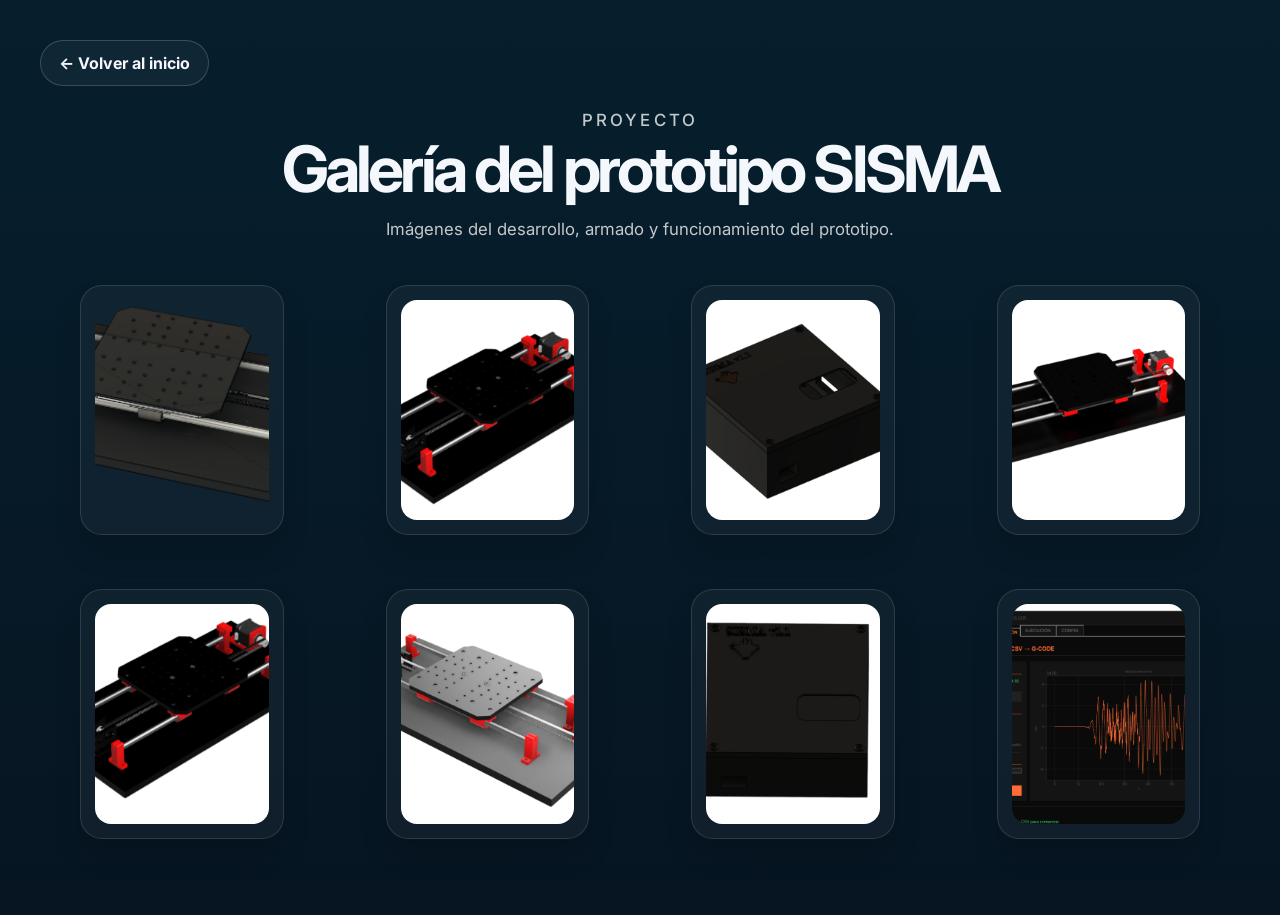
==== galeria.html @ 243d4f18 "imagenes" ====
<!DOCTYPE html>
<html lang="es">

<head>
    <meta charset="UTF-8">
    <meta name="viewport" content="width=device-width, initial-scale=1.0">
    <title>SISMA | Galería del prototipo</title>
    <link rel="preconnect" href="https://fonts.googleapis.com">
    <link rel="preconnect" href="https://fonts.gstatic.com" crossorigin>
    <link href="https://fonts.googleapis.com/css2?family=Inter:wght@300;400;500;600;700;800;900&display=swap" rel="stylesheet">
    <link rel="stylesheet" href="style.css">
</head>

<body class="gallery-page">
    <div class="gallery-shell">
        <a class="gallery-back" href="index.html">← Volver al inicio</a>

        <header class="gallery-header">
            <p class="kicker">Proyecto</p>
            <h1>Galería del prototipo SISMA</h1>
            <p>Imágenes del desarrollo, armado y funcionamiento del prototipo.</p>
        </header>

        <main class="gallery-grid">
            <figure class="gallery-card">
                <img src="Prototipo.png" alt="Prototipo SISMA principal">
            </figure>
            <figure class="gallery-card">
                <img src="1.png" alt="Imagen del prototipo 1">
            </figure>
            <figure class="gallery-card">
                <img src="2.png" alt="Imagen del prototipo 2">
            </figure>
            <figure class="gallery-card">
                <img src="3.png" alt="Imagen del prototipo 3">
            </figure>
            <figure class="gallery-card">
                <img src="4.png" alt="Imagen del prototipo 4">
            </figure>
            <figure class="gallery-card">
                <img src="5.png" alt="Imagen del prototipo 5">
            </figure>
            <figure class="gallery-card">
                <img src="6.png" alt="Imagen del prototipo 6">
            </figure>
            <figure class="gallery-card">
                <img src="7.png" alt="Imagen del prototipo 7">
            </figure>
        </main>
    </div>
</body>

</html>
---- style.css ----
:root {
    --navy: #041f31;
    --navy-soft: #0d2d42;
    --orange: #ef7c2d;
    --orange-deep: #d8661b;
    --orange-soft: #ffb36a;
    --white: #f4f7fb;
    --muted: rgba(255, 255, 255, 0.76);
    --panel: rgba(255, 255, 255, 0.04);
    --line: rgba(255, 255, 255, 0.12);
    --shadow: rgba(3, 19, 31, 0.22);
    --bg: #dfe2e6;
    --glow: rgba(239, 124, 45, 0.32);
}

* {
    box-sizing: border-box;
}

html {
    scroll-behavior: smooth;
}

body {
    margin: 0;
    background: radial-gradient(circle at top, #0e2a3d 0%, #071d2a 32%, #020c13 100%);
    color: var(--white);
    font-family: 'Inter', sans-serif;
    -webkit-font-smoothing: antialiased;
    -moz-osx-font-smoothing: grayscale;
}

img {
    max-width: 100%;
    display: block;
}

p,
h1,
h2,
h3,
h4 {
    margin: 0;
}

a {
    color: inherit;
    text-decoration: none;
}

.page-shell {
    position: relative;
    width: min(1320px, calc(100% - 52px));
    margin: 30px auto;
    background: var(--navy);
    border-radius: 20px;
    overflow: hidden;
    box-shadow: 0 30px 70px rgba(0, 0, 0, 0.28);
}

.hero {
    position: relative;
    display: grid;
    grid-template-columns: 0.9fr 1.3fr;
    align-items: center;
    min-height: 820px;
    padding: 30px 42px 20px;
    background: var(--navy);
}

.hero::after {
    content: "";
    position: absolute;
    right: -130px;
    bottom: -90px;
    width: 800px;
    height: 620px;
    background: var(--orange);
    border-radius: 300px 0 0 300px;
    z-index: 0;
}

.hero-left,
.hero-right {
    position: relative;
    z-index: 1;
}

.brand-badge {
    display: inline-flex;
    align-items: center;
    justify-content: center;
    width: 150px;
    height: 150px;
    border-radius: 50%;
    background: rgba(255, 255, 255, 0.98);
    margin-bottom: 18px;
    box-shadow: 0 12px 24px rgba(0, 0, 0, 0.15), 0 0 0 8px rgba(255, 255, 255, 0.06);
    overflow: hidden;
    animation: floatBadge 4.5s ease-in-out infinite;
}

.brand-badge img {
    width: 88%;
    height: 88%;
    object-fit: contain;
    border-radius: 50%;
}

@keyframes floatBadge {
    0%, 100% { transform: translateY(0px); }
    50% { transform: translateY(-8px); }
}

.eyebrow,
.kicker {
    display: inline-block;
    font-size: 0.8rem;
    letter-spacing: 0.18em;
    text-transform: uppercase;
    color: rgba(255, 255, 255, 0.7);
    font-weight: 500;
}

.big-title {
    margin-top: 8px;
    font-size: clamp(5.1rem, 12vw, 13rem);
    line-height: 0.88;
    font-weight: 900;
    letter-spacing: -0.07em;
    color: var(--white);
}

.hero-copy {
    margin-top: 28px;
    max-width: 760px;
    font-size: clamp(2.1rem, 3vw, 4rem);
    line-height: 1.08;
    letter-spacing: -0.05em;
    font-weight: 800;
    color: var(--white);
}

.hero-actions {
    display: flex;
    flex-wrap: wrap;
    gap: 14px;
    margin-top: 32px;
}

.button {
    position: relative;
    display: inline-flex;
    align-items: center;
    justify-content: center;
    min-height: 62px;
    padding: 0 24px;
    border-radius: 28px;
    font-size: 1.2rem;
    font-weight: 800;
    letter-spacing: -0.04em;
    text-transform: uppercase;
    overflow: hidden;
    isolation: isolate;
    transition: transform 0.25s ease, box-shadow 0.25s ease, filter 0.25s ease, border-color 0.25s ease;
    box-shadow: 0 12px 20px rgba(0, 0, 0, 0.14);
}

.button::before {
    content: "";
    position: absolute;
    inset: 0;
    background: linear-gradient(120deg, transparent 0%, rgba(255, 255, 255, 0.38) 48%, transparent 100%);
    transform: translateX(-140%);
    transition: transform 0.7s ease;
    z-index: -1;
}

.button:hover,
.button:focus-visible {
    transform: translateY(-3px) scale(1.01);
    filter: brightness(1.06);
    box-shadow: 0 18px 26px rgba(0, 0, 0, 0.18), 0 0 24px rgba(255, 179, 106, 0.2);
}

.button:hover::before,
.button:focus-visible::before {
    transform: translateX(140%);
}

.button.primary {
    background: linear-gradient(135deg, var(--orange-soft), var(--orange) 55%, var(--orange-deep));
    color: var(--white);
    box-shadow: inset 0 -4px 0 rgba(0, 0, 0, 0.08), 0 16px 28px rgba(239, 124, 45, 0.26);
}

.button.secondary {
    border: 1px solid rgba(255, 255, 255, 0.18);
    color: var(--white);
    background: linear-gradient(135deg, rgba(255, 255, 255, 0.08), rgba(255, 255, 255, 0.02));
}

.button.tertiary {
    background: linear-gradient(135deg, #f7f8fb, #dfe8f7 50%, #cbd9f4);
    color: var(--navy);
    border: 1px solid rgba(255, 255, 255, 0.7);
    box-shadow: 0 16px 28px rgba(97, 126, 170, 0.18);
}

.team-summary {
    margin-top: 42px;
    max-width: 780px;
}

.team-summary h3 {
    font-size: clamp(1.5rem, 2.7vw, 3.3rem);
    line-height: 1.18;
    letter-spacing: -0.06em;
    font-weight: 900;
    color: var(--white);
}

.school-line {
    margin-top: 26px;
    font-size: clamp(1.35rem, 2vw, 2.5rem);
    line-height: 1.15;
    letter-spacing: -0.05em;
    font-weight: 900;
    color: var(--white);
}

.hero-right {
    display: flex;
    justify-content: flex-end;
    align-items: center;
    min-height: 760px;
}

.photo-scene {
    position: relative;
    display: flex;
    align-items: center;
    justify-content: center;
    width: min(900px, 100%);
    height: 700px;
}

.photo-scene::before {
    content: "";
    position: absolute;
    right: 12%;
    top: 50%;
    width: 420px;
    height: 420px;
    transform: translateY(-50%);
    background: radial-gradient(circle at 30% 30%, #ffb26b, #ef7c2d 55%, #d15a00 100%);
    border-radius: 50%;
    box-shadow: 0 20px 40px rgba(239, 124, 45, 0.32);
}

.photo-frame {
    position: relative;
    z-index: 1;
    width: min(680px, 86%);
    aspect-ratio: 1 / 1;
    overflow: hidden;
    border-radius: 50%;
    border: 16px solid rgba(255, 255, 255, 0.16);
    box-shadow: 0 18px 24px rgba(0, 0, 0, 0.15), 0 0 32px rgba(239, 124, 45, 0.15);
    background: rgba(255, 255, 255, 0.15);
    transition: transform 0.35s ease, box-shadow 0.35s ease;
}

.photo-frame:hover {
    transform: scale(1.02) rotate(-1deg);
    box-shadow: 0 22px 34px rgba(0, 0, 0, 0.18), 0 0 32px rgba(239, 124, 45, 0.2);
}

.photo-frame img {
    width: 100%;
    height: 100%;
    object-fit: cover;
    filter: saturate(1.1) contrast(1.08);
    transition: transform 0.35s ease;
}

.photo-frame:hover img {
    transform: scale(1.05);
}

.page-number {
    position: absolute;
    right: 42px;
    bottom: 18px;
    z-index: 2;
    font-size: 1.2rem;
    font-weight: 700;
    color: rgba(255, 255, 255, 0.75);
}

.main-content {
    padding: 28px 42px 40px;
    background: rgba(8, 31, 46, 0.92);
}

.section {
    margin-bottom: 34px;
}

.section-head {
    margin-bottom: 20px;
}

.section-head h2 {
    margin-top: 12px;
    font-size: clamp(2rem, 3vw, 3rem);
    line-height: 1.1;
    letter-spacing: -0.05em;
    font-weight: 900;
    color: var(--white);
}

.left-aligned {
    margin-bottom: 18px;
}

.info-grid,
.team-grid,
.role-grid,
.contact-grid {
    display: grid;
    gap: 22px;
}

.info-grid {
    grid-template-columns: repeat(3, minmax(0, 1fr));
}

.info-card,
.member-card,
.role-card,
.contact-card,
.tech-panel {
    background: var(--panel);
    border: 1px solid var(--line);
    border-radius: 22px;
    padding: 24px 20px;
    box-shadow: inset 0 0 0 1px rgba(255, 255, 255, 0.02), 0 10px 18px rgba(0, 0, 0, 0.08);
    transition: transform 0.28s ease, box-shadow 0.28s ease, border-color 0.28s ease, background 0.28s ease;
}

.info-card:hover,
.member-card:hover,
.role-card:hover,
.contact-card:hover,
.tech-panel:hover,
.prototype-panel:hover {
    transform: translateY(-6px) scale(1.01);
    border-color: rgba(255, 179, 106, 0.38);
    box-shadow: 0 18px 28px rgba(0, 0, 0, 0.14), 0 0 22px rgba(239, 124, 45, 0.12);
}

.info-card h3 {
    font-size: 1.5rem;
    margin-bottom: 12px;
    letter-spacing: -0.05em;
}

.info-card p,
.member-card p,
.role-card p,
.contact-card span,
.tech-list li {
    color: var(--muted);
    line-height: 1.7;
    font-size: 0.98rem;
}

.team-grid {
    grid-template-columns: repeat(3, minmax(0, 1fr));
}

.member-card {
    text-align: left;
}

.avatar {
    width: 74px;
    height: 74px;
    display: grid;
    place-items: center;
    border-radius: 50%;
    margin-bottom: 16px;
    font-size: 1.2rem;
    font-weight: 900;
    color: var(--navy);
}

.avatar-one {
    background: linear-gradient(135deg, #ffd3a1, #f7a75b);
}

.avatar-two {
    background: linear-gradient(135deg, #d1f2ff, #7ad7ff);
}

.avatar-three {
    background: linear-gradient(135deg, #f2d2ef, #d9a5e8);
}

.member-card h3 {
    font-size: 1.5rem;
    line-height: 1.2;
    letter-spacing: -0.04em;
    margin-bottom: 8px;
}

.role {
    display: inline-block;
    margin-bottom: 10px;
    font-size: 0.82rem;
    font-weight: 800;
    letter-spacing: 0.08em;
    text-transform: uppercase;
    color: #ffbc82;
}

.role-grid {
    grid-template-columns: repeat(4, minmax(0, 1fr));
}

.role-card {
    min-height: 220px;
}

.role-tag {
    display: inline-flex;
    width: 38px;
    height: 38px;
    align-items: center;
    justify-content: center;
    border-radius: 50%;
    background: var(--orange);
    color: var(--white);
    font-weight: 800;
    margin-bottom: 16px;
}

.role-card h3 {
    font-size: 1.4rem;
    margin-bottom: 10px;
    letter-spacing: -0.04em;
}

.split-section {
    display: grid;
    grid-template-columns: 1.1fr 0.9fr;
    gap: 28px;
    align-items: center;
}

.tech-panel {
    padding: 28px 22px;
}

.tech-list {
    list-style: none;
    padding: 0;
    margin: 0;
    display: grid;
    gap: 16px;
}

.tech-list li {
    position: relative;
    padding-left: 20px;
}

.tech-list li::before {
    content: "•";
    position: absolute;
    left: 0;
    color: var(--orange);
    font-size: 1.7rem;
    line-height: 1;
}

.prototype-link {
    display: block;
    transition: transform 0.28s ease, filter 0.28s ease;
}

.prototype-link:hover {
    transform: translateY(-4px);
    filter: brightness(1.04);
}

.prototype-panel {
    background: linear-gradient(180deg, rgba(255, 255, 255, 0.04), rgba(255, 255, 255, 0.02));
    border: 1px solid var(--line);
    border-radius: 24px;
    padding: 18px;
    transition: transform 0.28s ease, box-shadow 0.28s ease, border-color 0.28s ease;
    box-shadow: 0 12px 22px rgba(0, 0, 0, 0.08);
}

.prototype-panel img {
    width: 100%;
    border-radius: 18px;
    object-fit: cover;
    min-height: 290px;
    transition: transform 0.35s ease, filter 0.35s ease;
}

.prototype-panel:hover img {
    transform: scale(1.02);
    filter: saturate(1.1) contrast(1.06);
}

.gallery-page {
    min-height: 100vh;
    background: linear-gradient(180deg, #061f2d 0%, #071522 100%);
    color: var(--white);
    padding: 40px 20px 60px;
}

.gallery-shell {
    width: min(1200px, 100%);
    margin: 0 auto;
}

.gallery-header {
    text-align: center;
    margin-bottom: 30px;
}

.gallery-header h1 {
    font-size: clamp(2.2rem, 5vw, 4rem);
    letter-spacing: -0.06em;
    margin-bottom: 12px;
}

.gallery-header p {
    color: var(--muted);
    font-size: 1.05rem;
}

.gallery-grid {
    display: grid;
    grid-template-columns: repeat(auto-fit, minmax(230px, 1fr));
    gap: 22px;
}

.gallery-card {
    background: rgba(255, 255, 255, 0.04);
    border: 1px solid var(--line);
    border-radius: 22px;
    padding: 14px;
    overflow: hidden;
    box-shadow: 0 18px 28px rgba(0, 0, 0, 0.12);
    transition: transform 0.25s ease, border-color 0.25s ease, box-shadow 0.25s ease;
}

.gallery-card:hover {
    transform: translateY(-6px);
    border-color: rgba(255, 179, 106, 0.4);
    box-shadow: 0 22px 32px rgba(0, 0, 0, 0.18), 0 0 18px rgba(239, 124, 45, 0.12);
}

.gallery-card img {
    width: 100%;
    height: 220px;
    object-fit: cover;
    border-radius: 16px;
    display: block;
    transition: transform 0.3s ease;
}

.gallery-card:hover img {
    transform: scale(1.03);
}

.gallery-back {
    display: inline-flex;
    align-items: center;
    justify-content: center;
    margin-bottom: 24px;
    padding: 12px 18px;
    border-radius: 999px;
    border: 1px solid rgba(255, 255, 255, 0.18);
    background: rgba(255, 255, 255, 0.04);
    color: var(--white);
    font-weight: 700;
    transition: transform 0.25s ease, background 0.25s ease;
}

.gallery-back:hover {
    transform: translateX(-2px);
    background: rgba(255, 255, 255, 0.08);
}

.contact-grid {
    grid-template-columns: repeat(3, minmax(0, 1fr));
}

.contact-card {
    display: flex;
    align-items: center;
    gap: 16px;
    min-height: 120px;
}

.contact-card img {
    width: 54px;
    height: 54px;
    object-fit: contain;
    border-radius: 12px;
    transition: transform 0.25s ease;
}

.contact-card:hover img {
    transform: rotate(-6deg) scale(1.08);
}

.contact-card h3 {
    font-size: 1.3rem;
    margin-bottom: 6px;
    letter-spacing: -0.04em;
}

.site-footer {
    padding: 18px 20px 30px;
    text-align: center;
    color: rgba(255, 255, 255, 0.7);
    letter-spacing: 0.02em;
    background: linear-gradient(180deg, rgba(255, 255, 255, 0.02), rgba(239, 124, 45, 0.04));
}

:focus-visible {
    outline: 3px solid rgba(255, 179, 106, 0.9);
    outline-offset: 3px;
}

@media (max-width: 1100px) {
    .hero {
        grid-template-columns: 1fr;
        padding-bottom: 60px;
    }

    .hero::after {
        right: -140px;
        bottom: -40px;
        width: 740px;
        height: 510px;
    }

    .hero-right {
        min-height: 440px;
        margin-top: 20px;
    }

    .photo-scene {
        width: min(620px, 100%);
        height: 500px;
    }

    .info-grid,
    .team-grid,
    .role-grid,
    .contact-grid,
    .split-section {
        grid-template-columns: 1fr;
    }
}

@media (max-width: 640px) {
    .page-shell {
        width: calc(100% - 18px);
        margin: 10px auto;
    }

    .hero {
        padding: 18px 18px 18px;
        min-height: auto;
    }

    .brand-badge {
        width: 112px;
        height: 112px;
    }

    .big-title {
        font-size: 4.5rem;
    }

    .hero-copy {
        font-size: 2.1rem;
    }

    .button {
        width: 100%;
    }

    .main-content {
        padding: 18px 18px 26px;
    }

    .section-head h2 {
        font-size: 2.2rem;
    }
}
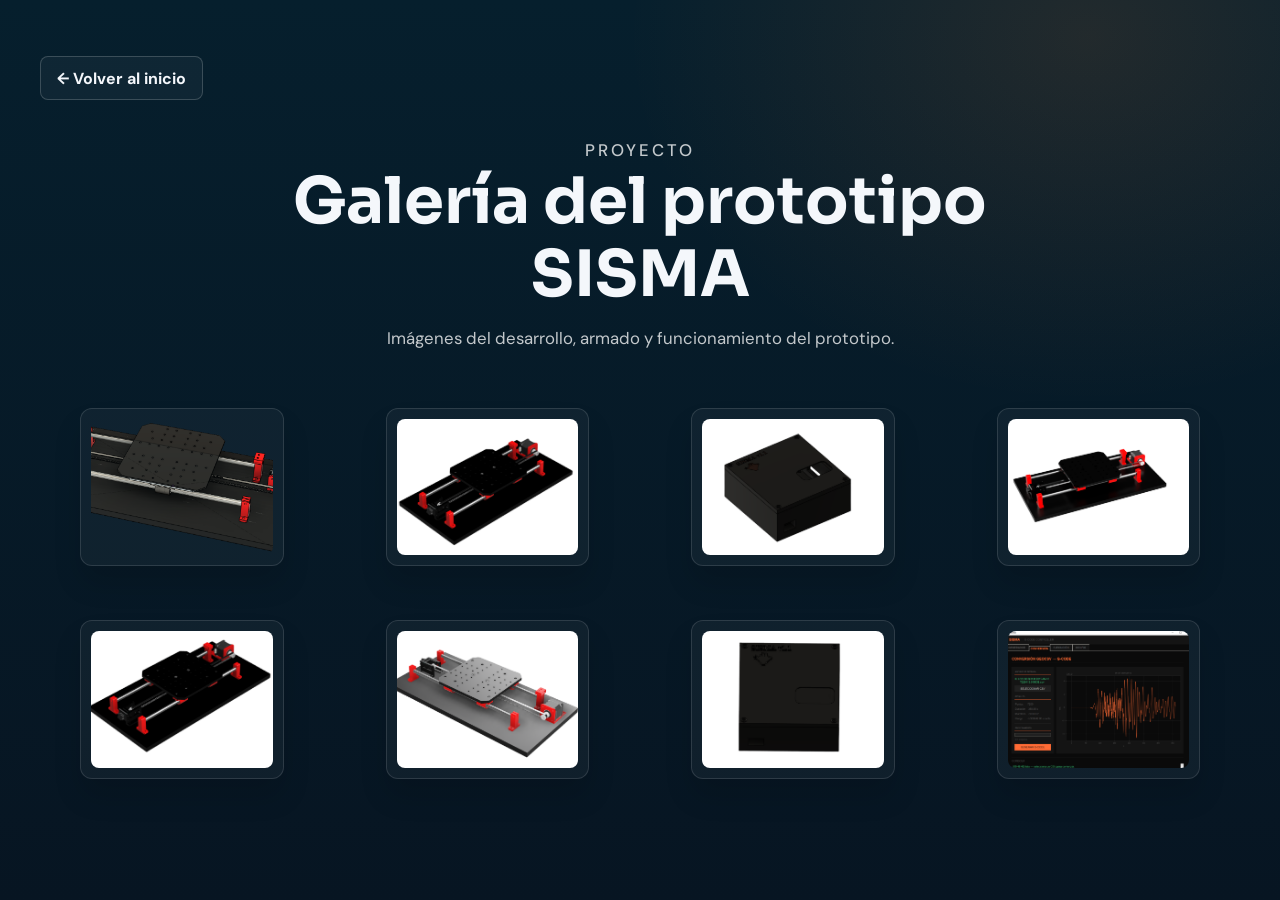
==== commit 5d6934a3: "Responsive" ====
--- a/galeria.html
+++ b/galeria.html
@@ -7,7 +7,7 @@
     <title>SISMA | Galería del prototipo</title>
     <link rel="preconnect" href="https://fonts.googleapis.com">
     <link rel="preconnect" href="https://fonts.gstatic.com" crossorigin>
-    <link href="https://fonts.googleapis.com/css2?family=Inter:wght@300;400;500;600;700;800;900&display=swap" rel="stylesheet">
+    <link href="https://fonts.googleapis.com/css2?family=DM+Sans:wght@400;500;600;700;800&family=Sora:wght@400;500;600;700;800&display=swap" rel="stylesheet">
     <link rel="stylesheet" href="style.css">
 </head>
 
--- a/style.css
+++ b/style.css
@@ -308,6 +308,53 @@
     margin-bottom: 34px;
 }
 
+.feature-band {
+    position: relative;
+    padding: 30px 24px 24px;
+    border: 1px solid rgba(255, 255, 255, 0.12);
+    border-radius: 28px;
+    overflow: hidden;
+    box-shadow: 0 20px 40px rgba(0, 0, 0, 0.12);
+}
+
+.feature-band::before {
+    content: "";
+    position: absolute;
+    inset: 0;
+    background: linear-gradient(135deg, rgba(255, 255, 255, 0.08), transparent 45%, rgba(255, 255, 255, 0.03));
+    pointer-events: none;
+}
+
+.feature-band > * {
+    position: relative;
+    z-index: 1;
+}
+
+.feature-band-primary {
+    background: linear-gradient(135deg, rgba(239, 124, 45, 0.16), rgba(8, 31, 46, 0.9) 45%, rgba(9, 48, 71, 0.94));
+    border-color: rgba(255, 179, 106, 0.35);
+}
+
+.feature-band-secondary {
+    background: linear-gradient(135deg, rgba(122, 215, 255, 0.12), rgba(8, 31, 46, 0.9) 45%, rgba(11, 55, 72, 0.94));
+    border-color: rgba(122, 215, 255, 0.28);
+}
+
+.feature-band-primary .info-card {
+    background: linear-gradient(180deg, rgba(255, 255, 255, 0.06), rgba(239, 124, 45, 0.08));
+    border-color: rgba(255, 179, 106, 0.25);
+}
+
+.feature-band-secondary .info-card {
+    background: linear-gradient(180deg, rgba(255, 255, 255, 0.06), rgba(122, 215, 255, 0.08));
+    border-color: rgba(122, 215, 255, 0.24);
+}
+
+.feature-band-primary .section-head h2,
+.feature-band-secondary .section-head h2 {
+    text-shadow: 0 0 20px rgba(255, 255, 255, 0.12);
+}
+
 .section-head {
     margin-bottom: 20px;
 }
@@ -710,3 +757,358 @@
         font-size: 2.2rem;
     }
 }
+
+body {
+    font-family: 'DM Sans', sans-serif;
+    background:
+        radial-gradient(ellipse at 82% 8%, rgba(239, 124, 45, 0.12), transparent 30%),
+        radial-gradient(circle at top, #102c40 0%, #071d2a 38%, #020c13 100%);
+}
+
+h1,
+h2,
+h3,
+h4 {
+    font-family: 'Sora', sans-serif;
+    letter-spacing: 0;
+}
+
+.big-title,
+.hero-copy,
+.team-summary h3,
+.school-line,
+.section-head h2,
+.info-card h3,
+.member-card h3,
+.role-card h3,
+.contact-card h3,
+.gallery-header h1 {
+    letter-spacing: 0;
+}
+
+.page-shell {
+    width: min(1440px, calc(100% - clamp(24px, 6vw, 88px)));
+    margin: clamp(12px, 3vw, 36px) auto;
+    border-radius: 16px;
+}
+
+.hero {
+    grid-template-columns: minmax(0, 0.88fr) minmax(0, 1.12fr);
+    gap: clamp(16px, 3vw, 40px);
+    min-height: 0;
+    padding: clamp(28px, 5vw, 68px);
+}
+
+.hero::after {
+    right: -190px;
+    bottom: -200px;
+    width: min(64vw, 820px);
+    height: min(62vw, 720px);
+    border-radius: 50%;
+    opacity: 0.94;
+}
+
+.big-title {
+    font-size: clamp(5rem, 10vw, 10rem);
+    line-height: 0.95;
+}
+
+.hero-copy {
+    max-width: 620px;
+    font-size: clamp(1.8rem, 3.4vw, 3.2rem);
+    line-height: 1.16;
+}
+
+.hero-right {
+    min-height: 0;
+}
+
+.photo-scene {
+    width: 100%;
+    height: auto;
+    aspect-ratio: 1 / 0.9;
+}
+
+.photo-scene::before {
+    width: 62%;
+    height: auto;
+    aspect-ratio: 1;
+}
+
+.photo-frame {
+    width: min(86%, 610px);
+    border-width: clamp(8px, 1.3vw, 16px);
+}
+
+.button {
+    min-height: 52px;
+    padding: 0 20px;
+    border-radius: 8px;
+    font-size: 0.92rem;
+    letter-spacing: 0;
+}
+
+.main-content {
+    padding: clamp(28px, 5vw, 64px);
+}
+
+.section {
+    margin-bottom: clamp(36px, 5vw, 64px);
+}
+
+.section-head {
+    margin-bottom: 24px;
+}
+
+.section-head h2 {
+    font-size: clamp(2rem, 4vw, 3.1rem);
+    line-height: 1.15;
+}
+
+.info-grid,
+.team-grid,
+.role-grid,
+.contact-grid {
+    gap: clamp(14px, 2vw, 22px);
+}
+
+.info-card,
+.member-card,
+.role-card,
+.contact-card,
+.tech-panel {
+    min-width: 0;
+    padding: clamp(18px, 2.4vw, 28px);
+    border-radius: 12px;
+}
+
+.info-card:hover,
+.member-card:hover,
+.role-card:hover,
+.contact-card:hover,
+.tech-panel:hover,
+.prototype-panel:hover {
+    transform: translateY(-3px);
+}
+
+.member-card h3,
+.role-card h3,
+.info-card h3 {
+    line-height: 1.3;
+}
+
+.prototype-panel {
+    border-radius: 12px;
+}
+
+.prototype-panel img {
+    min-height: 0;
+    aspect-ratio: 4 / 3;
+    border-radius: 8px;
+}
+
+.gallery-page {
+    padding: clamp(20px, 5vw, 56px) clamp(12px, 4vw, 32px) 64px;
+    background:
+        radial-gradient(ellipse at 85% 4%, rgba(239, 124, 45, 0.12), transparent 30%),
+        linear-gradient(180deg, #061f2d 0%, #071522 100%);
+}
+
+.gallery-header {
+    margin: 12px auto 40px;
+    max-width: 760px;
+}
+
+.gallery-header h1 {
+    font-size: clamp(2rem, 5vw, 4rem);
+    line-height: 1.15;
+}
+
+.gallery-header p {
+    line-height: 1.7;
+}
+
+.gallery-grid {
+    grid-template-columns: repeat(auto-fit, minmax(min(100%, 260px), 1fr));
+    gap: clamp(12px, 2vw, 22px);
+}
+
+.gallery-card {
+    min-width: 0;
+    padding: 10px;
+    border-radius: 12px;
+}
+
+.gallery-card img {
+    height: auto;
+    aspect-ratio: 4 / 3;
+    border-radius: 8px;
+}
+
+.gallery-back {
+    min-height: 44px;
+    padding: 10px 16px;
+    border-radius: 8px;
+}
+
+.site-footer {
+    padding: 24px clamp(18px, 4vw, 40px) 32px;
+    line-height: 1.6;
+}
+
+@media (max-width: 1100px) {
+    .hero {
+        grid-template-columns: minmax(0, 0.9fr) minmax(0, 1.1fr);
+    }
+
+    .hero-right {
+        min-height: 0;
+        margin-top: 0;
+    }
+
+    .photo-scene {
+        height: auto;
+    }
+
+    .info-grid,
+    .team-grid,
+    .contact-grid {
+        grid-template-columns: repeat(2, minmax(0, 1fr));
+    }
+
+    .role-grid {
+        grid-template-columns: repeat(2, minmax(0, 1fr));
+    }
+
+    .split-section {
+        grid-template-columns: minmax(0, 1.1fr) minmax(0, 0.9fr);
+    }
+}
+
+@media (max-width: 820px) {
+    .hero {
+        grid-template-columns: minmax(0, 1fr);
+        gap: 18px;
+    }
+
+    .hero-right {
+        justify-content: center;
+    }
+
+    .photo-scene {
+        width: min(620px, 100%);
+    }
+
+    .split-section {
+        grid-template-columns: minmax(0, 1fr);
+    }
+}
+
+@media (max-width: 640px) {
+    .page-shell {
+        width: calc(100% - 20px);
+        margin: 10px auto;
+        border-radius: 12px;
+    }
+
+    .hero {
+        padding: 24px 18px 20px;
+    }
+
+    .hero::after {
+        right: -32%;
+        bottom: -12%;
+        width: 90%;
+        height: 48%;
+    }
+
+    .brand-badge {
+        width: 92px;
+        height: 92px;
+    }
+
+    .eyebrow,
+    .kicker {
+        font-size: 0.72rem;
+        line-height: 1.5;
+    }
+
+    .big-title {
+        font-size: clamp(4.2rem, 21vw, 6.5rem);
+    }
+
+    .hero-copy {
+        margin-top: 18px;
+        font-size: clamp(1.7rem, 8vw, 2.4rem);
+    }
+
+    .hero-actions {
+        gap: 10px;
+        margin-top: 24px;
+    }
+
+    .button {
+        width: 100%;
+    }
+
+    .team-summary {
+        margin-top: 28px;
+    }
+
+    .team-summary h3 {
+        font-size: clamp(1.2rem, 5.5vw, 1.6rem);
+        line-height: 1.4;
+    }
+
+    .school-line {
+        margin-top: 16px;
+        font-size: 1.2rem;
+    }
+
+    .hero-right {
+        margin-top: 2px;
+    }
+
+    .photo-scene {
+        width: min(480px, 100%);
+    }
+
+    .main-content {
+        padding: 28px 18px 20px;
+    }
+
+    .info-grid,
+    .team-grid,
+    .role-grid,
+    .contact-grid {
+        grid-template-columns: minmax(0, 1fr);
+    }
+
+    .section-head h2 {
+        font-size: clamp(1.8rem, 8vw, 2.35rem);
+    }
+
+    .gallery-page {
+        padding-right: 12px;
+        padding-left: 12px;
+    }
+
+    .gallery-header {
+        margin-bottom: 28px;
+    }
+
+    .contact-card {
+        min-height: 96px;
+    }
+}
+
+@media (prefers-reduced-motion: reduce) {
+    *,
+    *::before,
+    *::after {
+        scroll-behavior: auto !important;
+        animation-duration: 0.01ms !important;
+        animation-iteration-count: 1 !important;
+        transition-duration: 0.01ms !important;
+    }
+}
